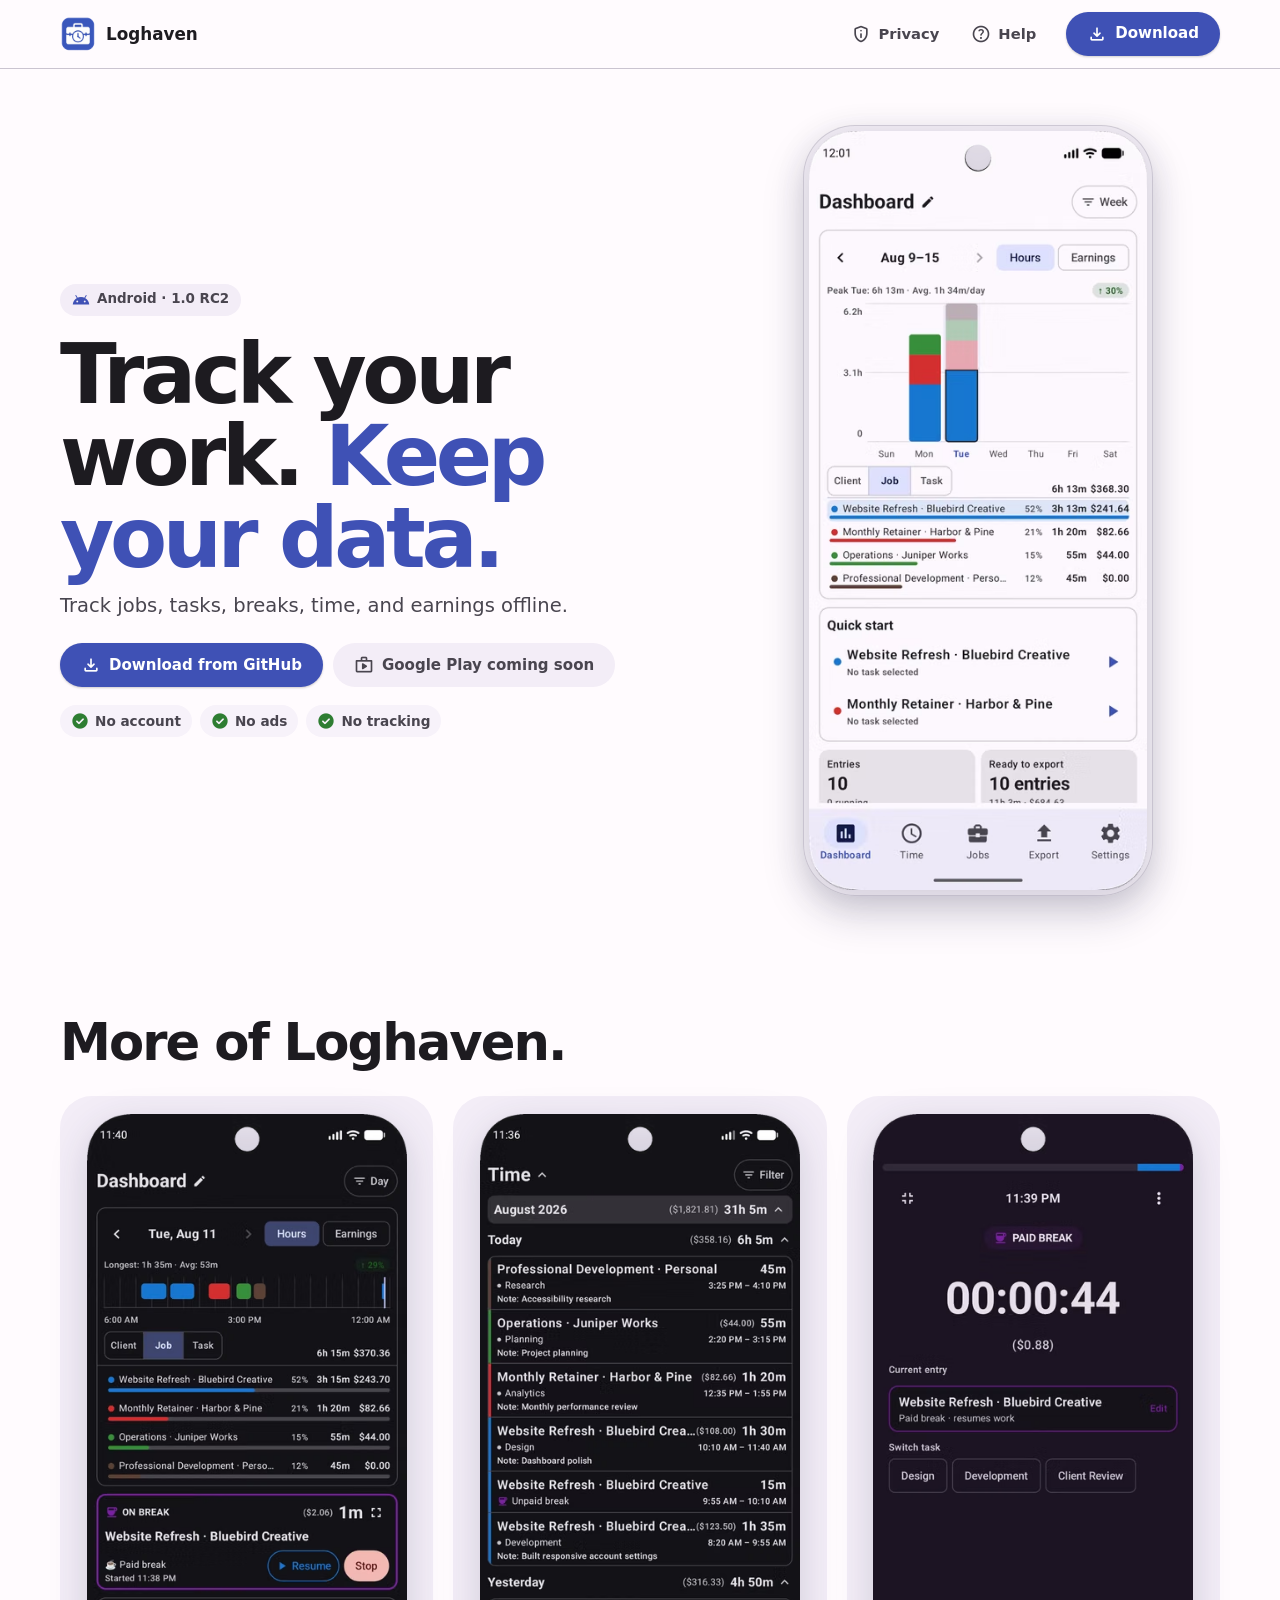
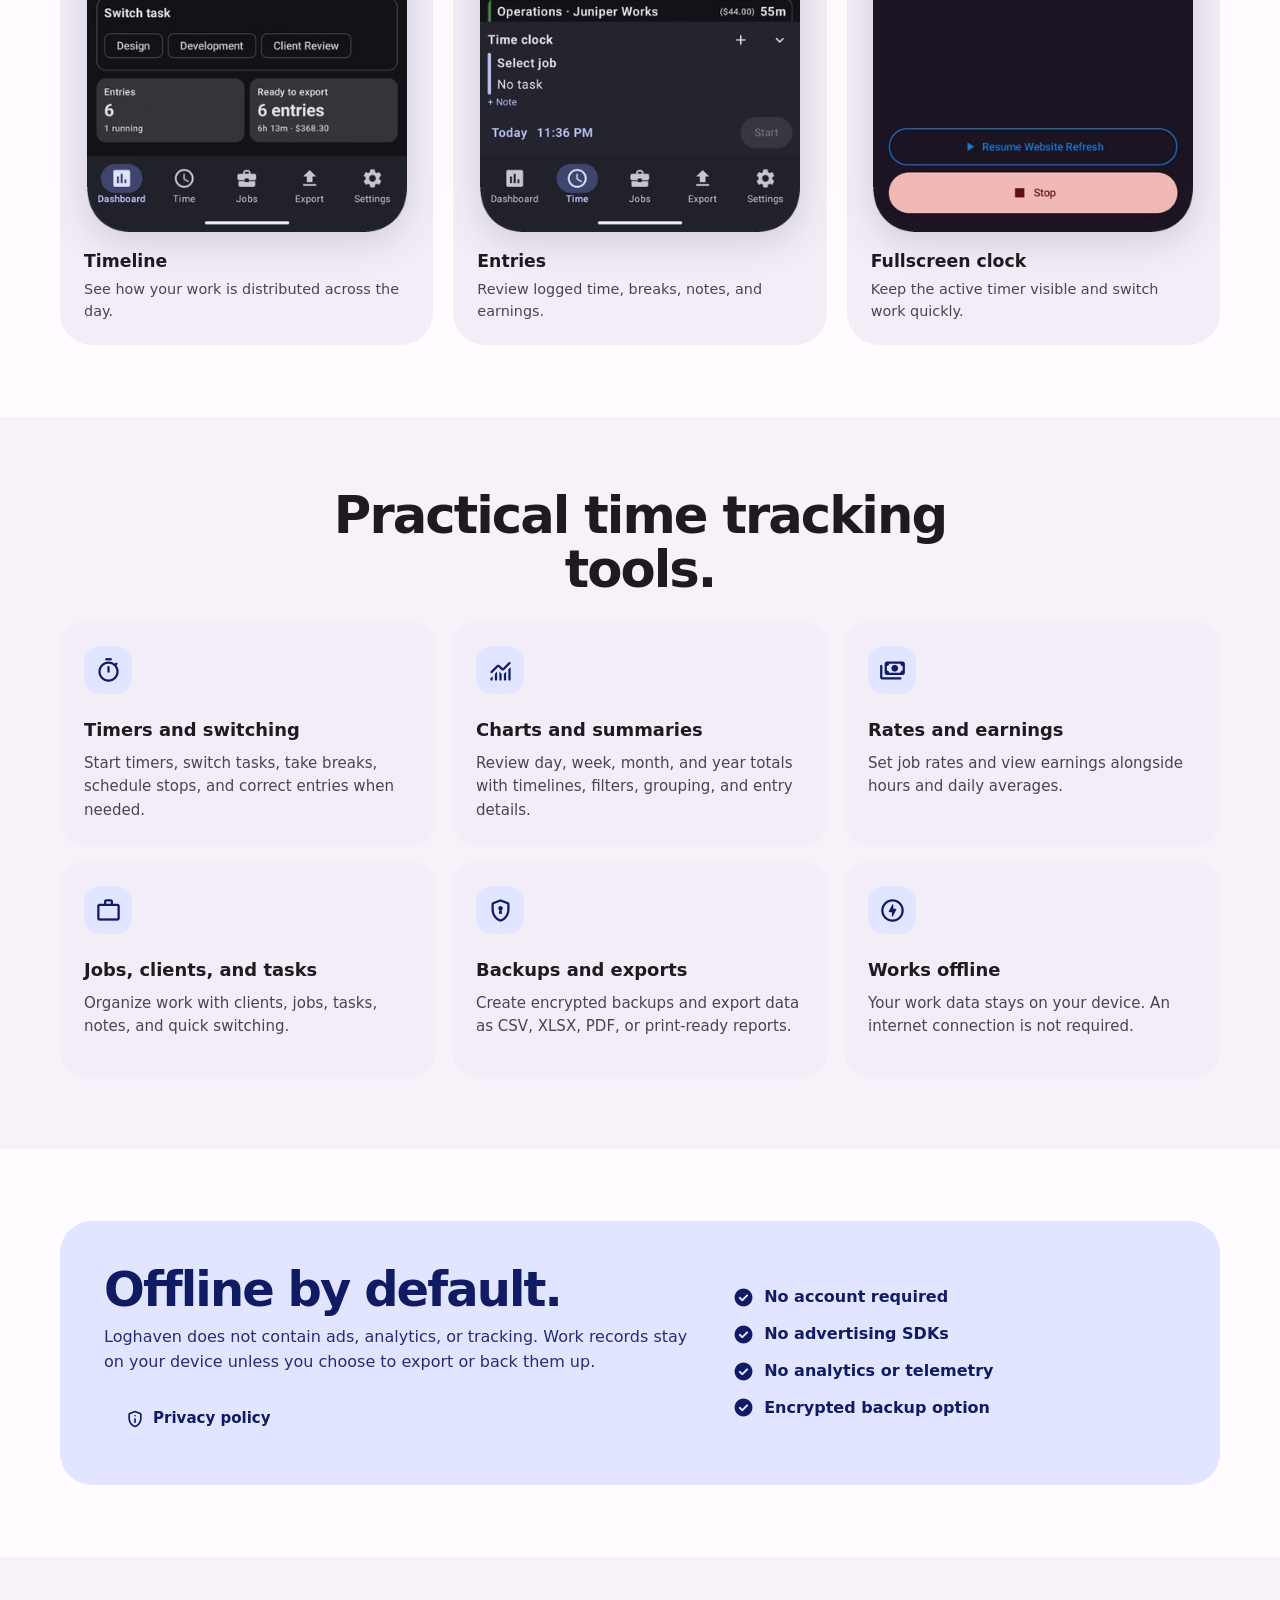
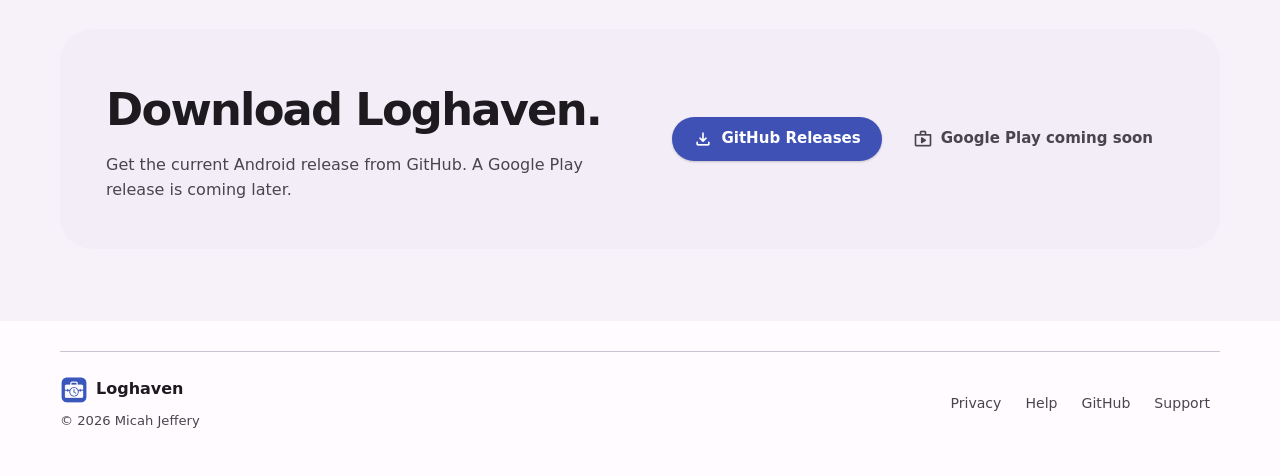
==== index.html @ 1cb2250c "Add files via upload" ====
<!doctype html>
<html lang="en">
<head>
  <meta charset="utf-8">
  <meta name="viewport" content="width=device-width, initial-scale=1">
  <meta name="theme-color" content="#3F51B5">
  <meta name="description" content="Loghaven is an offline-first Android app for tracking jobs, tasks, breaks, time, and earnings without accounts, ads, or tracking.">
  <meta property="og:title" content="Loghaven | Offline-first time tracking">
  <meta property="og:description" content="Track jobs, tasks, breaks, time, and earnings. No account, ads, or tracking.">
  <meta property="og:type" content="website">
  <meta property="og:url" content="https://loghaven.micahjeffery.com/">
  <meta property="og:image" content="https://loghaven.micahjeffery.com/assets/loghaven-icon.png">
  <link rel="preconnect" href="https://fonts.googleapis.com">
  <link rel="preconnect" href="https://fonts.gstatic.com" crossorigin>
  <link href="https://fonts.googleapis.com/css2?family=Material+Symbols+Rounded:opsz,wght,FILL,GRAD@24,400,0,0" rel="stylesheet">
  <link rel="icon" href="/assets/favicon.png">
  <link rel="apple-touch-icon" href="/assets/apple-touch-icon.png">
  <link rel="manifest" href="/site.webmanifest">
  <link rel="stylesheet" href="/styles.css">
  <script src="/site.js" defer></script>
  <title>Loghaven | Offline-first time tracking</title>
</head>
<body class="home-page">
<a class="skip-link" href="#main">Skip to content</a>
<header class="site-header">
  <div class="nav-shell">
    <nav class="nav-top" aria-label="Primary navigation">
      <a class="brand" href="/" aria-label="Loghaven home">
        <img src="/assets/icon-192.png" width="36" height="36" alt="">
        <span>Loghaven</span>
      </a>
      <div class="nav-tabs">
        <a class="nav-tab" href="/privacy/"><span class="material-symbols-rounded">privacy_tip</span>Privacy</a>
        <a class="nav-tab" href="/help/"><span class="material-symbols-rounded">help</span>Help</a>
      </div>
      <a class="button button-filled nav-cta" href="#download"><span class="material-symbols-rounded">download</span>Download</a>
    </nav>
  </div>
</header>

<main id="main">
  <section class="hero" id="top">
    <div class="hero-copy">
      <div class="label-chip"><span class="material-symbols-rounded">android</span>Android · 1.0 RC2</div>
      <h1>Track your work. <span>Keep your data.</span></h1>
      <p class="hero-lede">Track jobs, tasks, breaks, time, and earnings offline.</p>
      <div class="hero-actions">
        <a class="button button-filled" href="https://github.com/micahjeffery/loghaven-releases/releases" rel="noopener noreferrer"><span class="material-symbols-rounded">download</span>Download from GitHub</a>
        <span class="button button-disabled"><span class="material-symbols-rounded">shop</span>Google Play coming soon</span>
      </div>
      <div class="trust-row" aria-label="Privacy highlights">
        <span class="trust-chip"><span class="material-symbols-rounded icon-filled">check_circle</span>No account</span>
        <span class="trust-chip"><span class="material-symbols-rounded icon-filled">check_circle</span>No ads</span>
        <span class="trust-chip"><span class="material-symbols-rounded icon-filled">check_circle</span>No tracking</span>
      </div>
    </div>

    <div class="hero-media">
      <div class="phone-frame">
        <div class="phone-screen">
          <picture>
            <source type="image/avif" srcset="/assets/screenshots/optimized/dashboard-384.avif 384w, /assets/screenshots/optimized/dashboard-640.avif 640w, /assets/screenshots/optimized/dashboard-912.avif 912w" sizes="(max-width: 960px) min(78vw, 340px), 340px">
            <source type="image/webp" srcset="/assets/screenshots/optimized/dashboard-384.webp 384w, /assets/screenshots/optimized/dashboard-640.webp 640w, /assets/screenshots/optimized/dashboard-912.webp 912w" sizes="(max-width: 960px) min(78vw, 340px), 340px">
            <img src="/assets/screenshots/dashboard.png" width="912" height="2048" alt="Loghaven Dashboard screenshot" decoding="async" fetchpriority="high">
          </picture>
        </div>
      </div>
    </div>
  </section>

  <section class="section" id="overview" data-section-title="Overview">
    <div class="section-inner">
      <div class="section-heading">
        <h2>More of Loghaven.</h2>
      </div>
      <div class="screenshot-grid">
        <article class="screenshot-card">
          <div class="screenshot-window">
            <picture>
              <source type="image/avif" srcset="/assets/screenshots/optimized/timeline-384.avif 384w, /assets/screenshots/optimized/timeline-640.avif 640w, /assets/screenshots/optimized/timeline-912.avif 912w" sizes="(max-width: 720px) calc(100vw - 68px), 320px">
              <source type="image/webp" srcset="/assets/screenshots/optimized/timeline-384.webp 384w, /assets/screenshots/optimized/timeline-640.webp 640w, /assets/screenshots/optimized/timeline-912.webp 912w" sizes="(max-width: 720px) calc(100vw - 68px), 320px">
              <img src="/assets/screenshots/timeline.png" width="912" height="2048" alt="Loghaven dashboard timeline screenshot" loading="lazy" decoding="async">
            </picture>
          </div>
          <h3>Timeline</h3>
          <p>See how your work is distributed across the day.</p>
        </article>
        <article class="screenshot-card">
          <div class="screenshot-window">
            <picture>
              <source type="image/avif" srcset="/assets/screenshots/optimized/entries-384.avif 384w, /assets/screenshots/optimized/entries-640.avif 640w, /assets/screenshots/optimized/entries-912.avif 912w" sizes="(max-width: 720px) calc(100vw - 68px), 320px">
              <source type="image/webp" srcset="/assets/screenshots/optimized/entries-384.webp 384w, /assets/screenshots/optimized/entries-640.webp 640w, /assets/screenshots/optimized/entries-912.webp 912w" sizes="(max-width: 720px) calc(100vw - 68px), 320px">
              <img src="/assets/screenshots/entries.png" width="912" height="2048" alt="Loghaven Entries screenshot" loading="lazy" decoding="async">
            </picture>
          </div>
          <h3>Entries</h3>
          <p>Review logged time, breaks, notes, and earnings.</p>
        </article>
        <article class="screenshot-card">
          <div class="screenshot-window">
            <picture>
              <source type="image/avif" srcset="/assets/screenshots/optimized/fullscreen-384.avif 384w, /assets/screenshots/optimized/fullscreen-640.avif 640w, /assets/screenshots/optimized/fullscreen-912.avif 912w" sizes="(max-width: 720px) calc(100vw - 68px), 320px">
              <source type="image/webp" srcset="/assets/screenshots/optimized/fullscreen-384.webp 384w, /assets/screenshots/optimized/fullscreen-640.webp 640w, /assets/screenshots/optimized/fullscreen-912.webp 912w" sizes="(max-width: 720px) calc(100vw - 68px), 320px">
              <img src="/assets/screenshots/fullscreen.png" width="912" height="2048" alt="Loghaven fullscreen clock screenshot" loading="lazy" decoding="async">
            </picture>
          </div>
          <h3>Fullscreen clock</h3>
          <p>Keep the active timer visible and switch work quickly.</p>
        </article>
      </div>
    </div>
  </section>

  <section class="section alt" id="features" data-section-title="Features">
    <div class="section-inner">
      <div class="section-heading center">
        <h2>Practical time tracking tools.</h2>
      </div>
      <div class="feature-grid">
        <article class="feature-card">
          <div class="feature-icon"><span class="material-symbols-rounded">timer</span></div>
          <h3>Timers and switching</h3>
          <p>Start timers, switch tasks, take breaks, schedule stops, and correct entries when needed.</p>
        </article>
        <article class="feature-card">
          <div class="feature-icon"><span class="material-symbols-rounded">monitoring</span></div>
          <h3>Charts and summaries</h3>
          <p>Review day, week, month, and year totals with timelines, filters, grouping, and entry details.</p>
        </article>
        <article class="feature-card">
          <div class="feature-icon"><span class="material-symbols-rounded">payments</span></div>
          <h3>Rates and earnings</h3>
          <p>Set job rates and view earnings alongside hours and daily averages.</p>
        </article>
        <article class="feature-card">
          <div class="feature-icon"><span class="material-symbols-rounded">work</span></div>
          <h3>Jobs, clients, and tasks</h3>
          <p>Organize work with clients, jobs, tasks, notes, and quick switching.</p>
        </article>
        <article class="feature-card">
          <div class="feature-icon"><span class="material-symbols-rounded">encrypted</span></div>
          <h3>Backups and exports</h3>
          <p>Create encrypted backups and export data as CSV, XLSX, PDF, or print-ready reports.</p>
        </article>
        <article class="feature-card">
          <div class="feature-icon"><span class="material-symbols-rounded">offline_bolt</span></div>
          <h3>Works offline</h3>
          <p>Your work data stays on your device. An internet connection is not required.</p>
        </article>
      </div>
    </div>
  </section>

  <section class="section" id="privacy" data-section-title="Privacy">
    <div class="section-inner">
      <div class="privacy-panel">
        <div>
          <h2>Offline by default.</h2>
          <p>Loghaven does not contain ads, analytics, or tracking. Work records stay on your device unless you choose to export or back them up.</p>
          <div class="hero-actions"><a class="button button-tonal" href="/privacy/"><span class="material-symbols-rounded">privacy_tip</span>Privacy policy</a></div>
        </div>
        <ul class="privacy-list">
          <li><span class="material-symbols-rounded icon-filled">check_circle</span>No account required</li>
          <li><span class="material-symbols-rounded icon-filled">check_circle</span>No advertising SDKs</li>
          <li><span class="material-symbols-rounded icon-filled">check_circle</span>No analytics or telemetry</li>
          <li><span class="material-symbols-rounded icon-filled">check_circle</span>Encrypted backup option</li>
        </ul>
      </div>
    </div>
  </section>

  <section class="section alt" id="download" data-section-title="Download">
    <div class="section-inner">
      <div class="download-panel">
        <div>
          <h2>Download Loghaven.</h2>
          <p>Get the current Android release from GitHub. A Google Play release is coming later.</p>
        </div>
        <div class="download-actions">
          <a class="button button-filled" href="https://github.com/micahjeffery/loghaven-releases/releases" rel="noopener noreferrer"><span class="material-symbols-rounded">download</span>GitHub Releases</a>
          <span class="button button-disabled"><span class="material-symbols-rounded">shop</span>Google Play coming soon</span>
        </div>
      </div>
    </div>
  </section>
</main>

<aside class="section-toc" id="sectionToc" aria-label="Page sections">
  <button class="toc-toggle" id="tocToggle" type="button" aria-expanded="false" aria-controls="tocPanel">
    <span class="material-symbols-rounded">format_list_bulleted</span>
    <span class="toc-toggle-label">Sections</span>
  </button>
  <nav class="toc-panel" id="tocPanel" aria-label="On this page">
    <a href="#overview" data-section-link="overview"><span class="toc-dot"></span>Overview</a>
    <a href="#features" data-section-link="features"><span class="toc-dot"></span>Features</a>
    <a href="#privacy" data-section-link="privacy"><span class="toc-dot"></span>Privacy</a>
    <a href="#download" data-section-link="download"><span class="toc-dot"></span>Download</a>
  </nav>
</aside>

<footer class="site-footer">
  <div class="footer-inner">
    <div>
      <div class="footer-brand"><img src="/assets/icon-192.png" width="28" height="28" alt="">Loghaven</div>
      <div class="footer-copy">© 2026 Micah Jeffery</div>
    </div>
    <div class="footer-links">
      <a href="/privacy/">Privacy</a>
      <a href="/help/">Help</a>
      <a href="https://github.com/micahjeffery/loghaven-releases" rel="noopener noreferrer">GitHub</a>
      <a href="https://micahjeffery.com/support" rel="noopener noreferrer">Support</a>
    </div>
  </div>
</footer>
</body>
</html>
---- styles.css ----
:root {
  color-scheme: light dark;
  --primary: #3F51B5;
  --on-primary: #FFFFFF;
  --primary-container: #E1E5FF;
  --on-primary-container: #111B63;
  --surface: #FFFBFE;
  --surface-container-low: #F7F2FA;
  --surface-container: #F3EDF7;
  --surface-container-high: #ECE6F0;
  --surface-container-highest: #E6E0E9;
  --on-surface: #1D1B20;
  --on-surface-variant: #49454F;
  --outline: #79747E;
  --outline-variant: #CAC4D0;
  --success: #2E7D32;
  --max: 1160px;
  --radius-sm: 12px;
  --radius-md: 16px;
  --radius-lg: 24px;
  --radius-xl: 32px;
  --elevation-1: 0 1px 2px rgba(0,0,0,.12), 0 1px 3px rgba(0,0,0,.08);
  --elevation-2: 0 2px 6px rgba(0,0,0,.12), 0 1px 2px rgba(0,0,0,.08);
}

@media (prefers-color-scheme: dark) {
  :root {
    --primary: #BCC3FF;
    --on-primary: #18256B;
    --primary-container: #303E8C;
    --on-primary-container: #DEE1FF;
    --surface: #141318;
    --surface-container-low: #1D1B20;
    --surface-container: #211F26;
    --surface-container-high: #2B2930;
    --surface-container-highest: #36343B;
    --on-surface: #E6E1E5;
    --on-surface-variant: #CAC4D0;
    --outline: #938F99;
    --outline-variant: #49454F;
    --success: #81C784;
    --elevation-1: 0 1px 2px rgba(0,0,0,.35);
    --elevation-2: 0 3px 10px rgba(0,0,0,.32);
  }
}

* { box-sizing: border-box; }
html { scroll-behavior: smooth; }
body {
  margin: 0;
  background: var(--surface);
  color: var(--on-surface);
  font-family: Roboto, system-ui, -apple-system, BlinkMacSystemFont, "Segoe UI", sans-serif;
  line-height: 1.55;
  -webkit-font-smoothing: antialiased;
}
a { color: inherit; }
img { display: block; max-width: 100%; }
button, a { -webkit-tap-highlight-color: transparent; }
.material-symbols-rounded {
  font-family: 'Material Symbols Rounded';
  font-weight: normal;
  font-style: normal;
  font-size: 24px;
  line-height: 1;
  letter-spacing: normal;
  text-transform: none;
  display: inline-block;
  white-space: nowrap;
  word-wrap: normal;
  direction: ltr;
  -webkit-font-feature-settings: 'liga';
  -webkit-font-smoothing: antialiased;
  font-feature-settings: 'liga';
  font-variation-settings: 'FILL' 0, 'wght' 400, 'GRAD' 0, 'opsz' 24;
}
.icon-filled { font-variation-settings: 'FILL' 1, 'wght' 500, 'GRAD' 0, 'opsz' 24; }
.skip-link { position: fixed; left: 12px; top: -80px; z-index: 100; padding: 10px 14px; border-radius: 12px; background: var(--primary); color: var(--on-primary); text-decoration: none; }
.skip-link:focus { top: 12px; }

.site-header {
  position: sticky;
  top: 0;
  z-index: 50;
  background: color-mix(in srgb, var(--surface) 92%, transparent);
  backdrop-filter: blur(18px);
  border-bottom: 1px solid var(--outline-variant);
}
.nav-shell { width: min(var(--max), calc(100% - 28px)); margin: 0 auto; }
.nav-top { min-height: 68px; display: flex; align-items: center; gap: 18px; }
.brand { display: inline-flex; align-items: center; gap: 10px; text-decoration: none; font-size: 1.05rem; font-weight: 700; white-space: nowrap; }
.brand img { width: 36px; height: 36px; border-radius: 10px; }
.nav-tabs { margin-left: auto; display: flex; align-items: center; gap: 4px; }
.nav-tab {
  min-height: 44px;
  padding: 0 14px;
  border-radius: 22px;
  display: inline-flex;
  align-items: center;
  gap: 7px;
  text-decoration: none;
  color: var(--on-surface-variant);
  font-size: .92rem;
  font-weight: 600;
  white-space: nowrap;
}
.nav-tab .material-symbols-rounded { font-size: 20px; }
.nav-tab:hover { background: var(--surface-container); color: var(--on-surface); }
.nav-tab[aria-current="page"], .nav-tab.active {
  background: var(--primary-container);
  color: var(--on-primary-container);
}
.nav-tab[aria-current="page"] .material-symbols-rounded, .nav-tab.active .material-symbols-rounded { font-variation-settings: 'FILL' 1, 'wght' 500, 'GRAD' 0, 'opsz' 24; }

.button {
  min-height: 44px;
  padding: 0 20px;
  border-radius: 22px;
  display: inline-flex;
  align-items: center;
  justify-content: center;
  gap: 8px;
  font-size: .94rem;
  font-weight: 700;
  text-decoration: none;
  border: 1px solid transparent;
  white-space: nowrap;
}
.button .material-symbols-rounded { font-size: 20px; }
.button-filled { background: var(--primary); color: var(--on-primary); box-shadow: var(--elevation-1); }
.button-filled:hover { filter: brightness(1.04); box-shadow: var(--elevation-2); }
.button-tonal { background: var(--primary-container); color: var(--on-primary-container); }
.button-outlined { border-color: var(--outline); color: var(--primary); background: transparent; }
.button-disabled { background: var(--surface-container); color: var(--on-surface-variant); cursor: default; }

.hero {
  width: min(var(--max), calc(100% - 32px));
  margin: 0 auto;
  padding: 56px 0 48px;
  display: grid;
  grid-template-columns: minmax(0, .95fr) minmax(330px, .75fr);
  gap: clamp(32px, 5vw, 64px);
  align-items: center;
}
.hero-copy { min-width: 0; }
.label-chip {
  width: fit-content;
  min-height: 32px;
  padding: 0 12px;
  display: inline-flex;
  align-items: center;
  gap: 7px;
  border-radius: 16px;
  background: var(--surface-container);
  color: var(--on-surface-variant);
  font-size: .84rem;
  font-weight: 600;
}
.label-chip .material-symbols-rounded { font-size: 18px; color: var(--primary); }
.hero h1 {
  margin: 18px 0 12px;
  max-width: 720px;
  font-size: clamp(3rem, 6.5vw, 5.2rem);
  line-height: .98;
  letter-spacing: -.052em;
  font-weight: 760;
}
.hero h1 span { color: var(--primary); }
.hero-lede { margin: 0; max-width: 650px; color: var(--on-surface-variant); font-size: clamp(1.05rem, 2vw, 1.22rem); }
.hero-actions { margin-top: 22px; display: flex; flex-wrap: wrap; gap: 10px; }
.trust-row { margin-top: 18px; display: flex; flex-wrap: wrap; gap: 8px; }
.trust-chip { min-height: 32px; padding: 0 11px; border-radius: 16px; display: inline-flex; align-items: center; gap: 6px; background: var(--surface-container-low); color: var(--on-surface-variant); font-size: .85rem; font-weight: 600; }
.trust-chip .material-symbols-rounded { font-size: 18px; color: var(--success); }

.hero-media { display: flex; justify-content: center; min-width: 0; }
.phone-frame {
  width: min(350px, 100%);
  padding: 5px;
  border: 1px solid color-mix(in srgb, var(--outline-variant) 78%, transparent);
  border-radius: 52px;
  background: color-mix(in srgb, var(--surface-container-high) 72%, transparent);
  box-shadow: 0 18px 42px rgba(25, 28, 65, .18);
}
.phone-screen { position: relative; width: 100%; aspect-ratio: 912 / 2048; }
.phone-screen picture, .phone-screen img { display: block; width: 100%; height: auto; }
.phone-screen img { filter: drop-shadow(0 8px 16px rgba(25, 28, 65, .14)); }

.section { padding: 72px 0; }
.section.alt { background: var(--surface-container-low); }
.section-inner { width: min(var(--max), calc(100% - 32px)); margin: 0 auto; }
.section-heading { max-width: 760px; margin-bottom: 26px; }
.section-heading.center { text-align: center; margin-left: auto; margin-right: auto; }
.section-heading h2 { margin: 0; font-size: clamp(2rem, 4.3vw, 3.2rem); line-height: 1.05; letter-spacing: -.038em; }
.section-heading p { margin: 10px 0 0; color: var(--on-surface-variant); font-size: 1.04rem; }

.feature-grid { display: grid; grid-template-columns: repeat(3, minmax(0, 1fr)); gap: 16px; }
.feature-card { padding: 24px; border-radius: var(--radius-lg); background: var(--surface-container); min-height: 215px; }
.feature-icon { width: 48px; height: 48px; border-radius: 16px; display: grid; place-items: center; background: var(--primary-container); color: var(--on-primary-container); margin-bottom: 22px; }
.feature-icon .material-symbols-rounded { font-size: 27px; }
.feature-card h3 { margin: 0 0 8px; font-size: 1.12rem; }
.feature-card p { margin: 0; color: var(--on-surface-variant); font-size: .94rem; }

.screenshot-grid { display: grid; grid-template-columns: repeat(3, minmax(0, 1fr)); gap: 20px; align-items: start; }
.screenshot-card { padding: 18px; background: var(--surface-container); border-radius: var(--radius-xl); }
.screenshot-card h3 { margin: 16px 6px 3px; font-size: 1.08rem; }
.screenshot-card p { margin: 0 6px 4px; color: var(--on-surface-variant); font-size: .9rem; }
.screenshot-window { width: min(320px, 100%); margin: 0 auto; aspect-ratio: 912 / 2048; }
.screenshot-window picture, .screenshot-window img { display: block; width: 100%; height: auto; }
.screenshot-window img { filter: drop-shadow(0 10px 18px rgba(25, 28, 65, .16)); }

.privacy-panel { padding: clamp(26px, 5vw, 44px); border-radius: var(--radius-xl); background: var(--primary-container); color: var(--on-primary-container); display: grid; grid-template-columns: 1.15fr .85fr; gap: 30px; align-items: center; }
.privacy-panel h2 { margin: 0 0 10px; font-size: clamp(2rem, 4vw, 3rem); letter-spacing: -.04em; line-height: 1.04; }
.privacy-panel p { margin: 0; opacity: .9; }
.privacy-list { list-style: none; margin: 0; padding: 0; display: grid; gap: 12px; }
.privacy-list li { display: flex; gap: 10px; align-items: center; font-weight: 650; }
.privacy-list .material-symbols-rounded { font-size: 21px; }

.download-panel { padding: clamp(26px, 5vw, 46px); border-radius: var(--radius-xl); background: var(--surface-container); display: grid; grid-template-columns: 1fr auto; gap: 28px; align-items: center; }
.download-panel h2 { margin: 0 0 9px; font-size: clamp(2rem, 4vw, 2.8rem); letter-spacing: -.04em; }
.download-panel p { margin: 0; color: var(--on-surface-variant); }
.download-actions { display: flex; flex-wrap: wrap; gap: 10px; justify-content: flex-end; }
.small-note { margin-top: 10px; color: var(--on-surface-variant); font-size: .84rem; }

.site-footer { padding: 30px 0 44px; }
.footer-inner { width: min(var(--max), calc(100% - 32px)); margin: 0 auto; padding-top: 24px; border-top: 1px solid var(--outline-variant); display: flex; align-items: center; gap: 18px; }
.footer-brand { display: inline-flex; align-items: center; gap: 8px; font-weight: 700; }
.footer-brand img { width: 28px; height: 28px; border-radius: 8px; }
.footer-copy { color: var(--on-surface-variant); font-size: .82rem; }
.footer-links { margin-left: auto; display: flex; flex-wrap: wrap; gap: 4px; }
.footer-links a { min-height: 36px; padding: 0 10px; border-radius: 18px; display: inline-flex; align-items: center; text-decoration: none; color: var(--on-surface-variant); font-size: .88rem; }
.footer-links a:hover { background: var(--surface-container); color: var(--on-surface); }

.legal-wrap { width: min(900px, calc(100% - 32px)); margin: 0 auto; padding: 56px 0 76px; }
.legal-header { margin-bottom: 26px; }
.legal-header h1 { margin: 12px 0 8px; font-size: clamp(2.4rem, 6vw, 4rem); line-height: 1; letter-spacing: -.045em; }
.legal-header p { margin: 0; color: var(--on-surface-variant); }
.prose { padding: clamp(24px, 5vw, 42px); border-radius: var(--radius-xl); background: var(--surface-container-low); }
.prose h2 { margin: 30px 0 9px; font-size: 1.3rem; }
.prose h2:first-child { margin-top: 0; }
.prose p, .prose li { color: var(--on-surface-variant); }
.prose a { color: var(--primary); font-weight: 650; }
.prose strong { color: var(--on-surface); }
.prose ul { padding-left: 22px; }
.support-grid { display: grid; grid-template-columns: repeat(2, minmax(0, 1fr)); gap: 14px; margin: 18px 0 8px; }
.support-card { padding: 20px; border-radius: var(--radius-lg); background: var(--surface-container); }
.support-card .material-symbols-rounded { color: var(--primary); font-size: 28px; }
.support-card h3 { margin: 12px 0 5px; }
.support-card p { margin: 0 0 14px; font-size: .92rem; }
.support-card a { display: inline-flex; align-items: center; gap: 5px; color: var(--primary); font-weight: 700; text-decoration: none; }
.support-card a .material-symbols-rounded { font-size: 18px; }

@media (max-width: 960px) {
  .nav-top { flex-wrap: wrap; padding: 9px 0; gap: 8px 14px; }
  .nav-tabs { order: 3; width: 100%; margin-left: 0; overflow-x: auto; padding-bottom: 2px; scrollbar-width: none; }
  .nav-tabs::-webkit-scrollbar { display: none; }
  .nav-cta { margin-left: auto; }
  .hero { grid-template-columns: 1fr; padding-top: 44px; }
  .hero-copy { text-align: center; }
  .hero-copy .label-chip { margin-inline: auto; }
  .hero-lede { margin-inline: auto; }
  .hero-actions, .trust-row { justify-content: center; }
  .feature-grid, .screenshot-grid { grid-template-columns: repeat(2, minmax(0, 1fr)); }
  .privacy-panel { grid-template-columns: 1fr; }
  .download-panel { grid-template-columns: 1fr; }
  .download-actions { justify-content: flex-start; }
}

@media (max-width: 640px) {
  .nav-shell { width: min(100% - 18px, var(--max)); }
  .nav-top { min-height: 0; }
  .brand img { width: 32px; height: 32px; }
  .brand { font-size: .98rem; }
  .nav-cta { min-height: 40px; padding-inline: 14px; font-size: .86rem; }
  .nav-tab { min-height: 40px; padding: 0 12px; font-size: .86rem; }
  .nav-tab .material-symbols-rounded { font-size: 18px; }
  .hero { width: min(100% - 24px, var(--max)); padding-top: 28px; padding-bottom: 42px; gap: 22px; }
  .hero h1 { margin-top: 14px; margin-bottom: 10px; font-size: clamp(2.45rem, 12.5vw, 3.6rem); line-height: 1; }
  .section { padding: 56px 0; }
  .section-inner { width: min(100% - 24px, var(--max)); }
  .feature-grid, .screenshot-grid, .support-grid { grid-template-columns: 1fr; }
  .feature-card { min-height: 0; }
  .hero-lede { font-size: 1rem; line-height: 1.45; }
  .hero-actions { margin-top: 18px; gap: 8px; }
  .trust-row { margin-top: 14px; gap: 6px; }
  .phone-frame { width: min(330px, 92vw); padding: 4px; border-radius: 49px; }
  .footer-inner { flex-direction: column; align-items: flex-start; }
  .footer-links { margin-left: 0; }
  .legal-wrap { width: min(100% - 24px, 900px); padding-top: 40px; }
}

@media (prefers-reduced-motion: reduce) {
  html { scroll-behavior: auto; }
}

/* v3 navigation and section contents */
section[id] { scroll-margin-top: 88px; }

.nav-top { gap: 12px; }
.nav-tabs { margin-left: auto; }
.nav-cta { margin-left: 4px; }

.section-toc {
  position: fixed;
  right: 18px;
  top: 50%;
  z-index: 40;
  display: flex;
  align-items: center;
  gap: 8px;
  opacity: 0;
  visibility: hidden;
  transform: translate(18px, -50%);
  transition: opacity 160ms ease, transform 180ms ease, visibility 160ms ease;
  pointer-events: none;
}
.section-toc.toc-visible {
  opacity: 1;
  visibility: visible;
  transform: translate(0, -50%);
  pointer-events: auto;
}
.toc-toggle {
  display: none;
  min-height: 44px;
  border: 0;
  border-radius: 22px;
  padding: 0 14px;
  align-items: center;
  gap: 7px;
  background: var(--surface-container-high);
  color: var(--on-surface);
  box-shadow: var(--elevation-1);
  font: inherit;
  font-weight: 650;
  cursor: pointer;
}
.toc-toggle .material-symbols-rounded { font-size: 20px; }
.toc-panel {
  display: grid;
  gap: 2px;
  min-width: 142px;
  padding: 6px;
  border: 1px solid var(--outline-variant);
  border-radius: 22px;
  background: color-mix(in srgb, var(--surface-container) 96%, transparent);
  box-shadow: var(--elevation-2);
  backdrop-filter: blur(16px);
}
.toc-panel a {
  min-height: 38px;
  padding: 0 11px;
  border-radius: 18px;
  display: flex;
  align-items: center;
  gap: 9px;
  color: var(--on-surface-variant);
  text-decoration: none;
  font-size: .84rem;
  font-weight: 650;
  white-space: nowrap;
}
.toc-panel a:hover { background: var(--surface-container-high); color: var(--on-surface); }
.toc-panel a.active { background: var(--primary-container); color: var(--on-primary-container); }
.toc-dot {
  width: 7px;
  height: 7px;
  border-radius: 50%;
  background: var(--outline);
  flex: 0 0 auto;
}
.toc-panel a.active .toc-dot { background: var(--primary); }

@media (max-width: 1280px) {
  .section-toc {
    top: auto;
    right: 16px;
    bottom: 18px;
    flex-direction: column-reverse;
    align-items: flex-end;
    transform: translateY(14px);
  }
  .section-toc.toc-visible { transform: translateY(0); }
  .toc-toggle { display: inline-flex; }
  .toc-panel {
    display: none;
    min-width: 164px;
  }
  .section-toc.toc-open .toc-panel { display: grid; }
}

@media (min-width: 961px) {
  .nav-top { flex-wrap: nowrap; }
}

@media (max-width: 960px) {
  .nav-top { flex-wrap: nowrap; min-height: 64px; padding: 8px 0; }
  .nav-tabs { order: initial; width: auto; margin-left: auto; overflow: visible; padding-bottom: 0; }
  .nav-cta { margin-left: 0; }
}

@media (max-width: 640px) {
  .nav-shell { width: min(100% - 16px, var(--max)); }
  .nav-top { gap: 5px; }
  .brand { margin-right: auto; }
  .brand span { display: none; }
  .nav-tab { padding: 0 10px; gap: 5px; }
  .nav-tab .material-symbols-rounded { display: none; }
  .nav-cta { min-width: 0; padding-inline: 12px; }
  .nav-cta .material-symbols-rounded { display: none; }
  .section-toc { right: 12px; bottom: 12px; }
  .toc-toggle { width: 48px; height: 48px; min-height: 48px; padding: 0; justify-content: center; border-radius: 24px; }
  .toc-toggle-label { position: absolute; width: 1px; height: 1px; padding: 0; margin: -1px; overflow: hidden; clip: rect(0,0,0,0); white-space: nowrap; border: 0; }
  .toc-panel { min-width: 156px; }
}
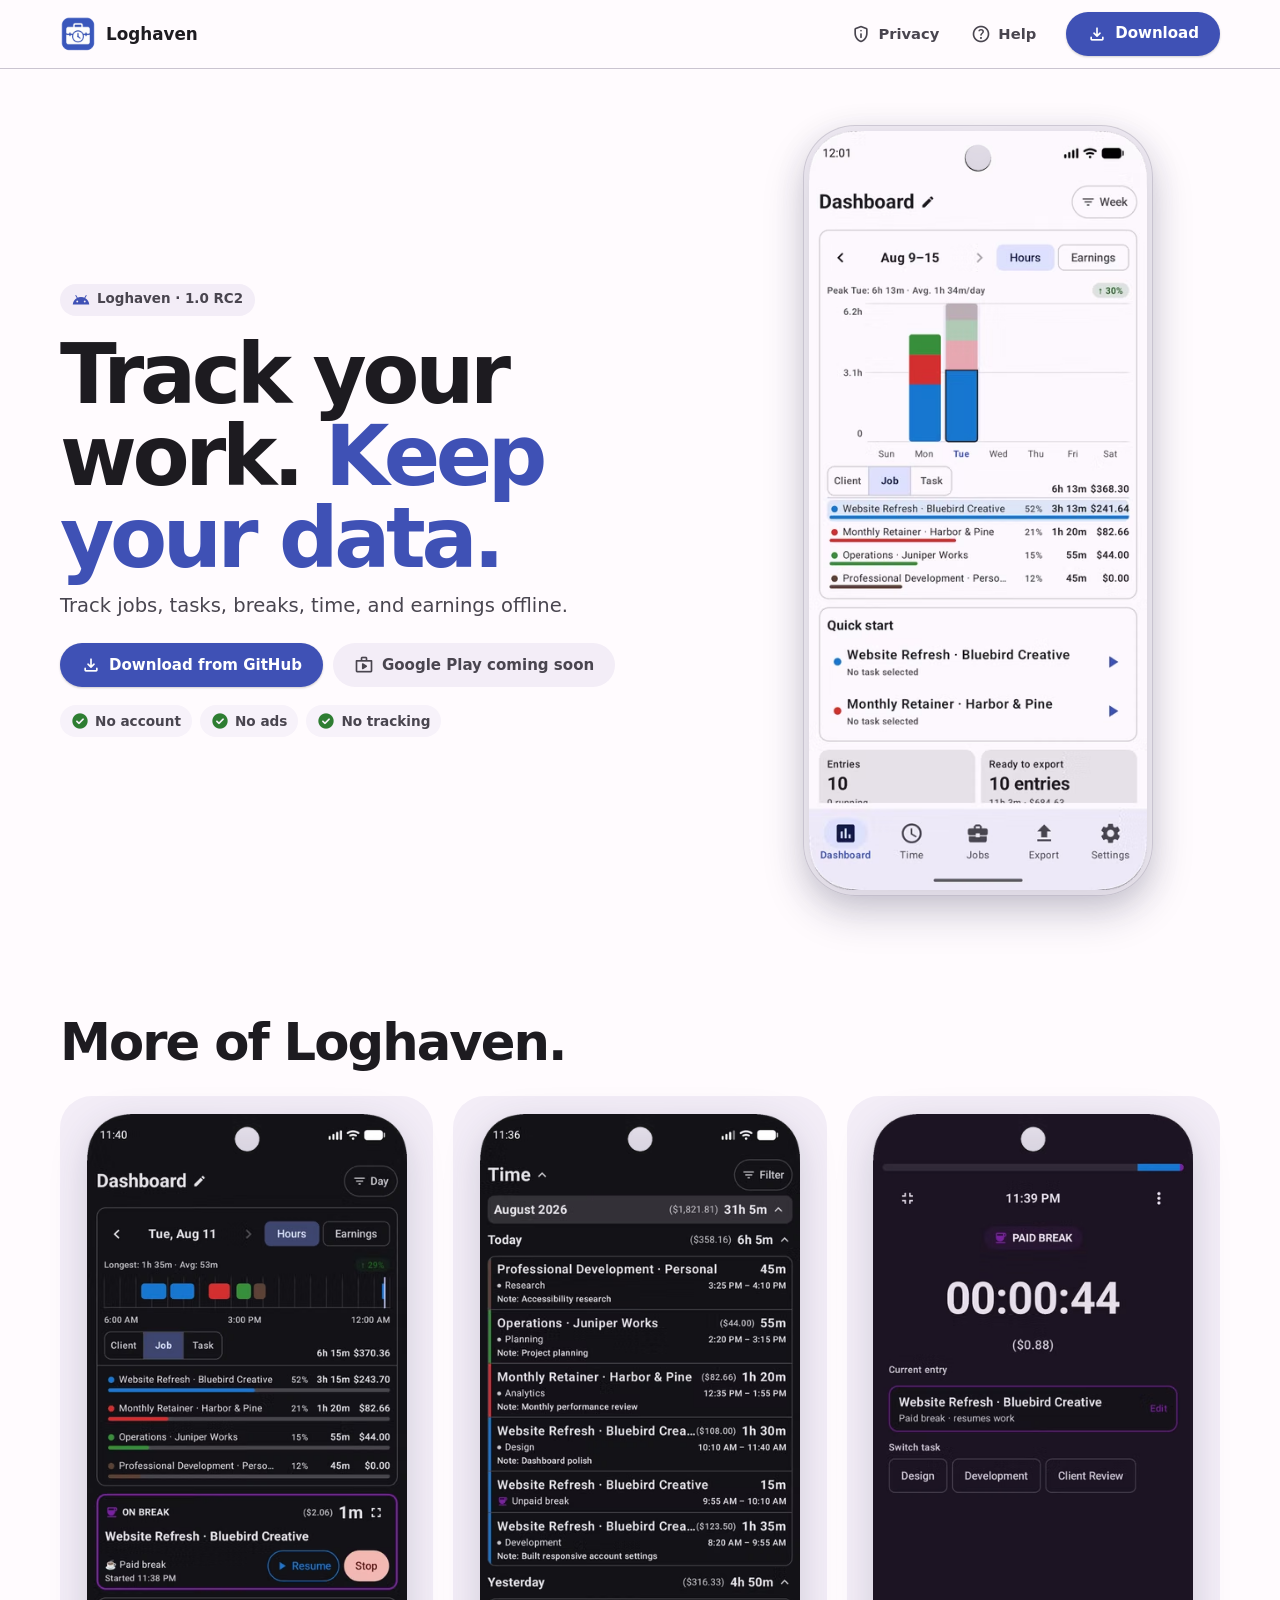
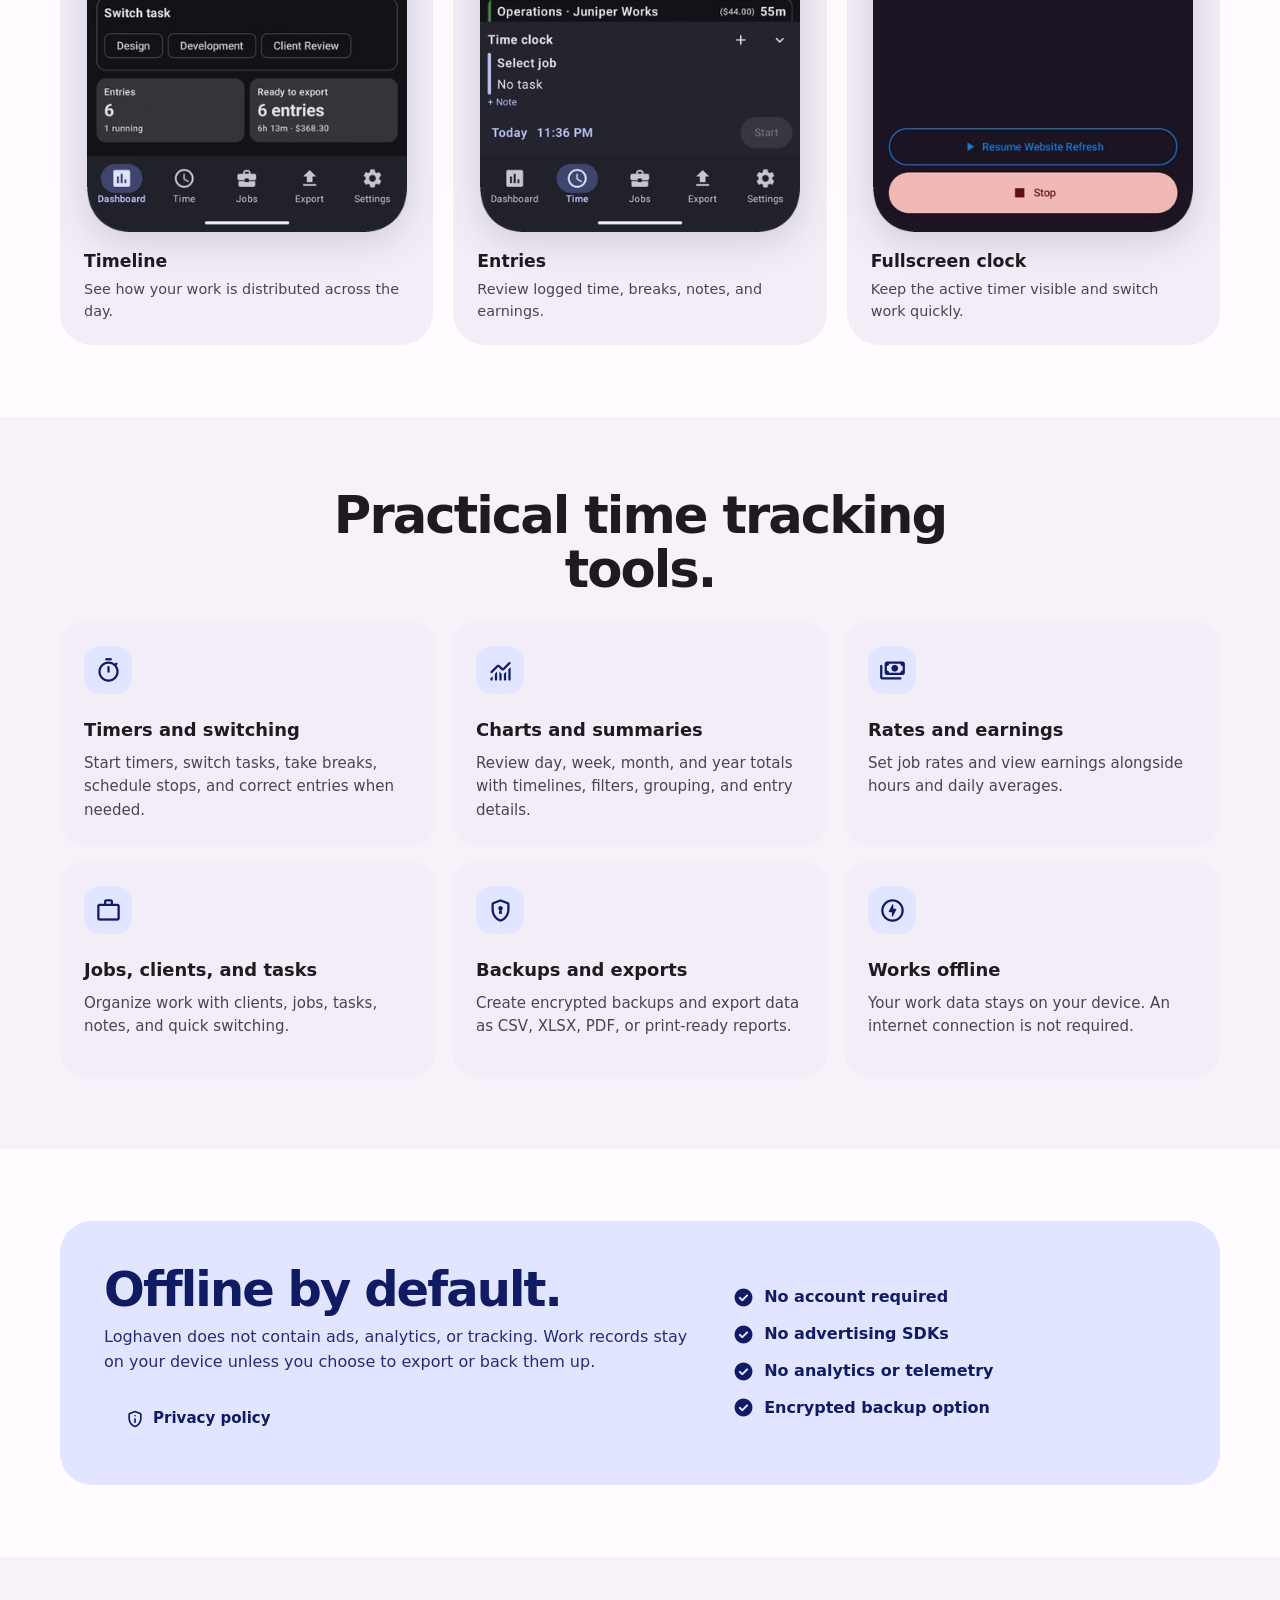
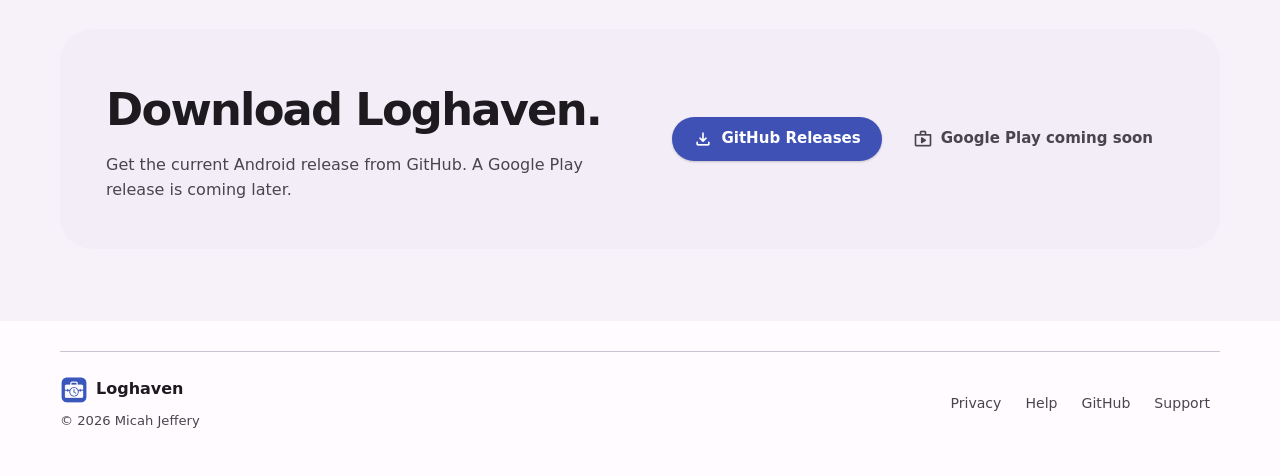
==== commit bb017b7b: "Update index.html" ====
--- a/index.html
+++ b/index.html
@@ -41,7 +41,7 @@
 <main id="main">
   <section class="hero" id="top">
     <div class="hero-copy">
-      <div class="label-chip"><span class="material-symbols-rounded">android</span>Android · 1.0 RC2</div>
+      <div class="label-chip"><span class="material-symbols-rounded">android</span>Loghaven · 1.0 RC2</div>
       <h1>Track your work. <span>Keep your data.</span></h1>
       <p class="hero-lede">Track jobs, tasks, breaks, time, and earnings offline.</p>
       <div class="hero-actions">
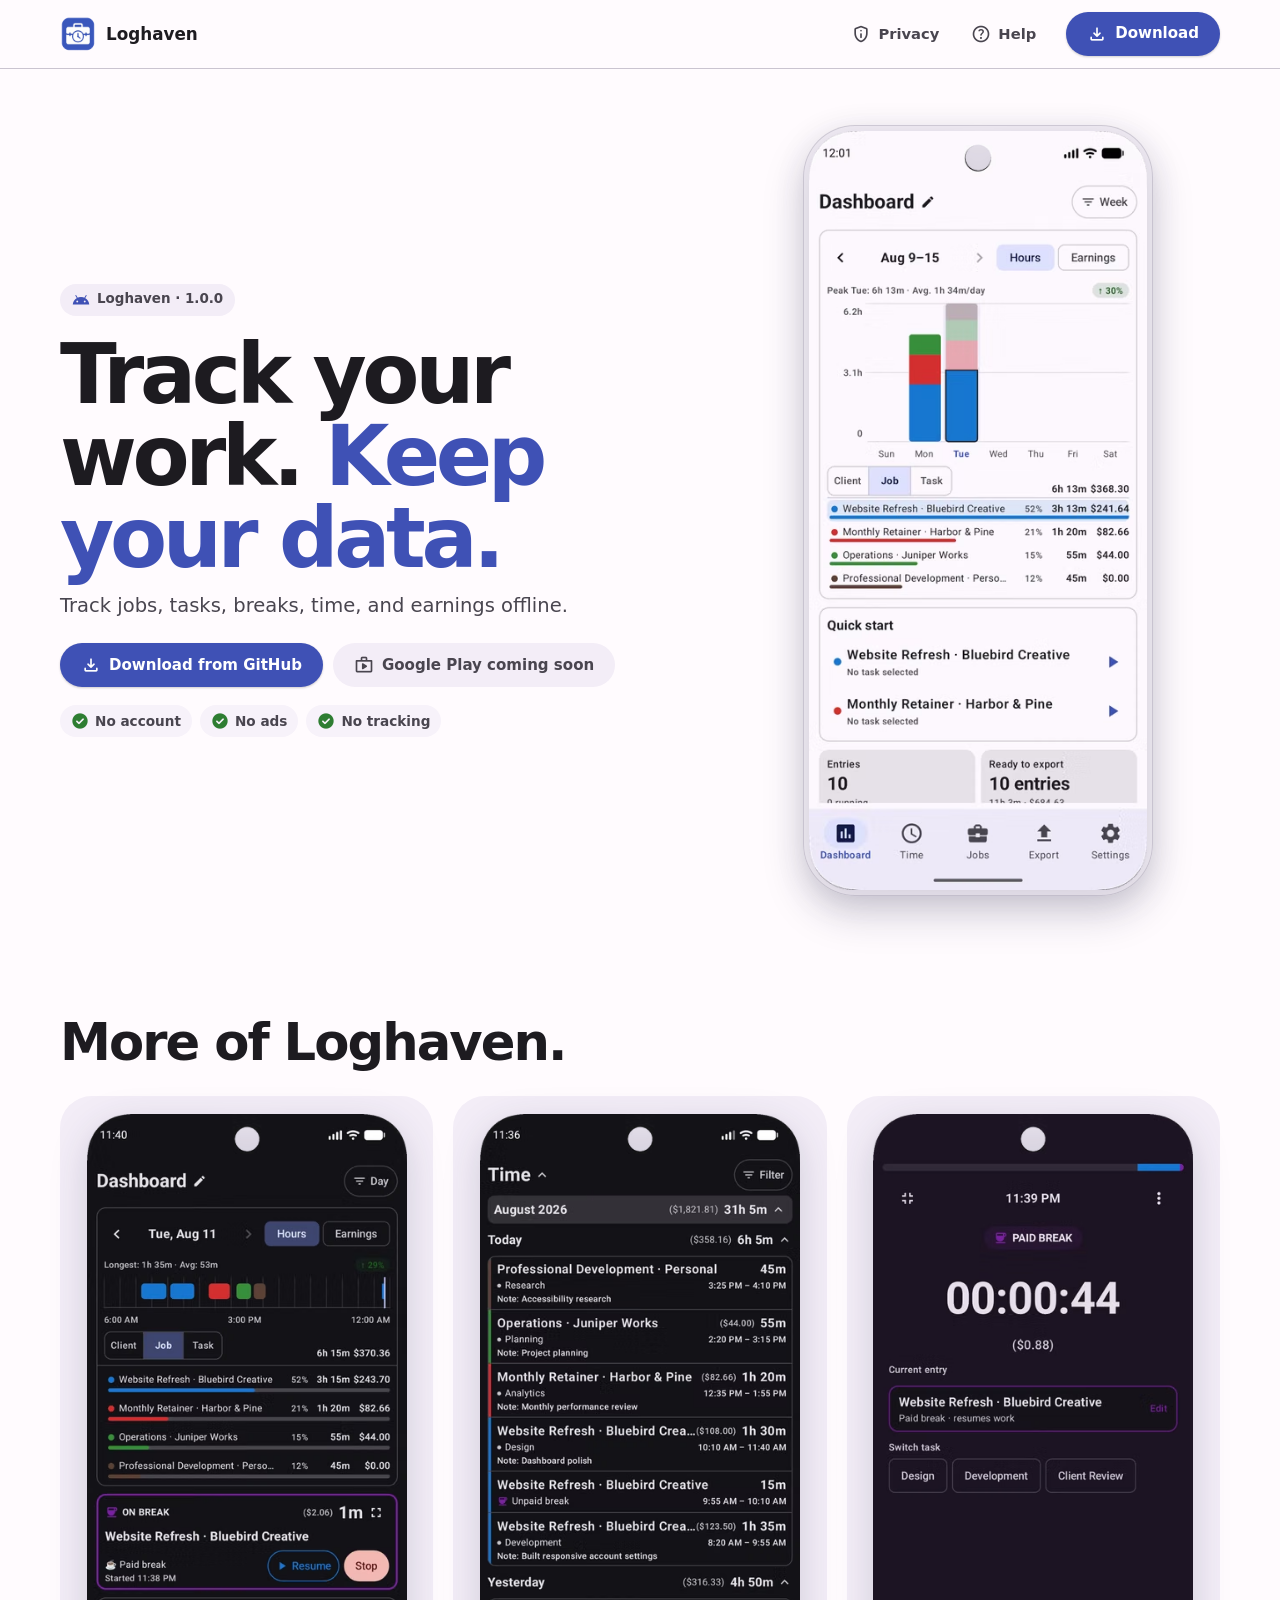
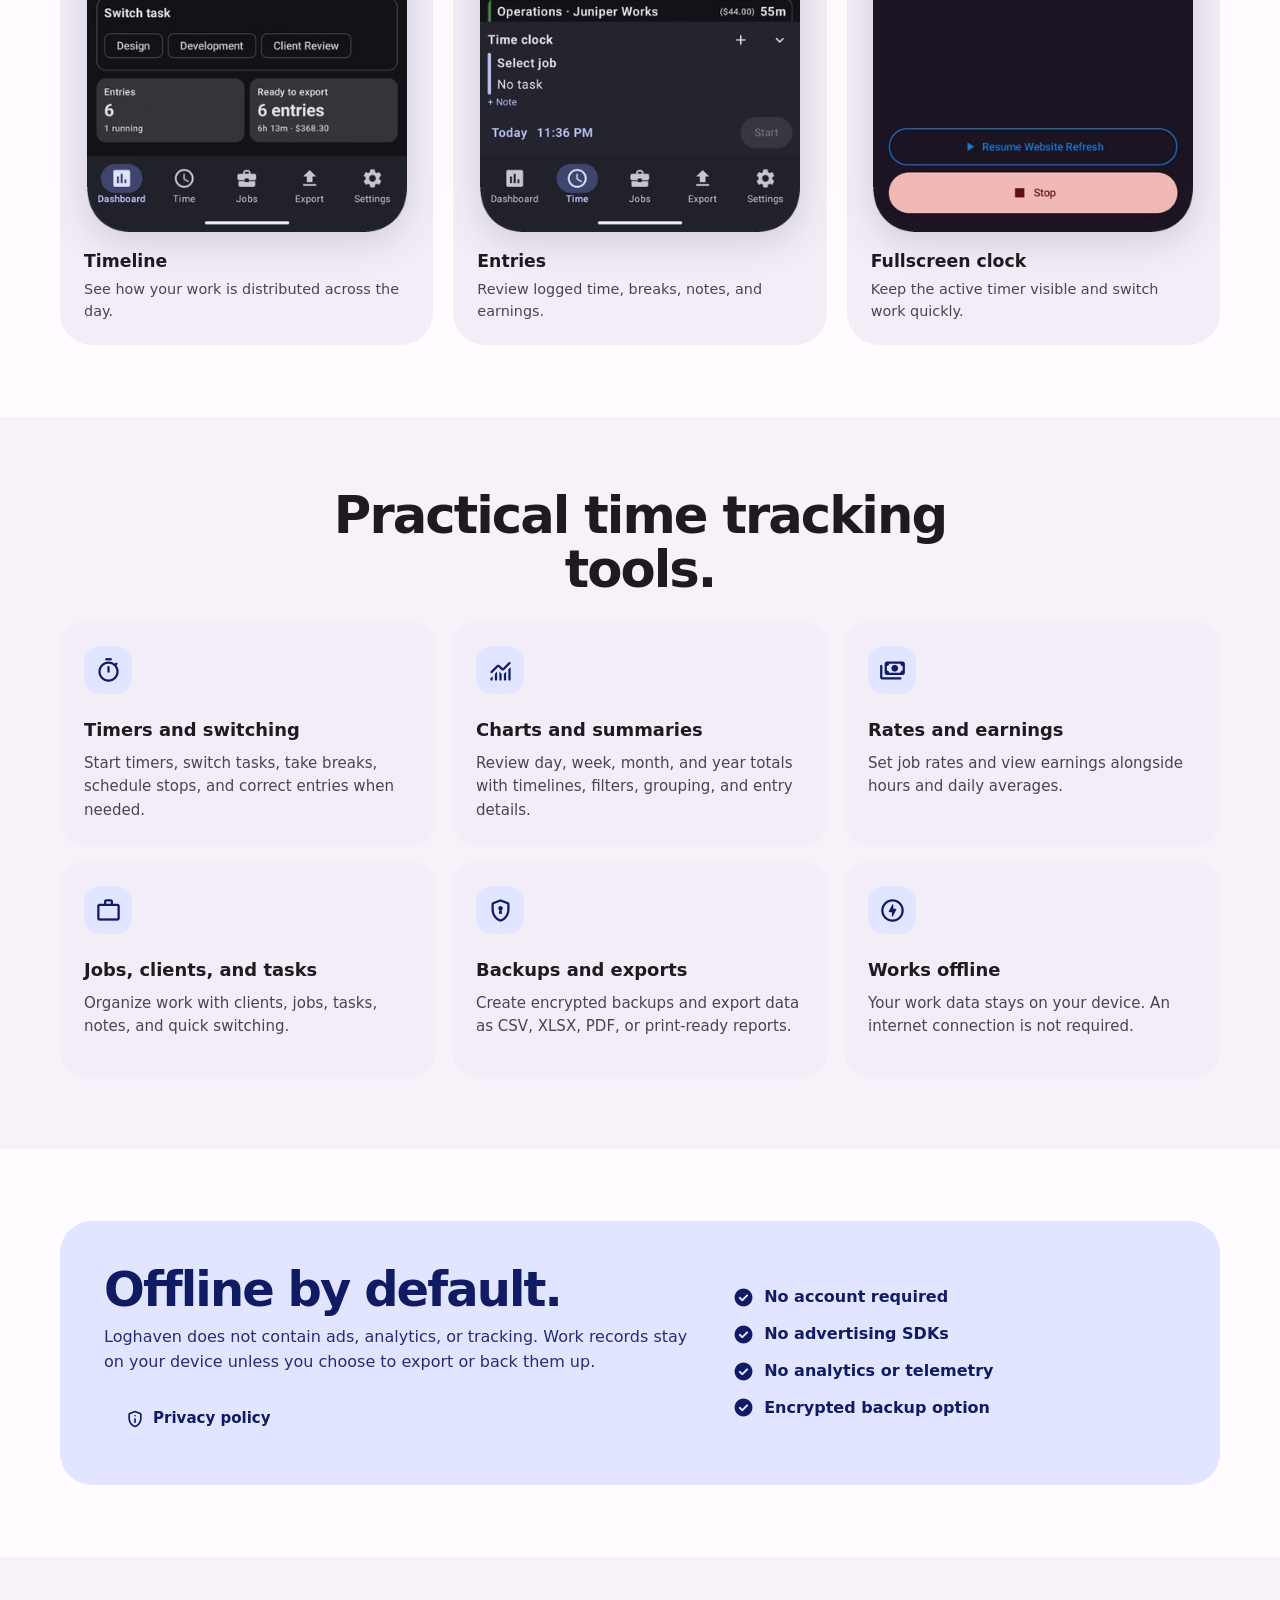
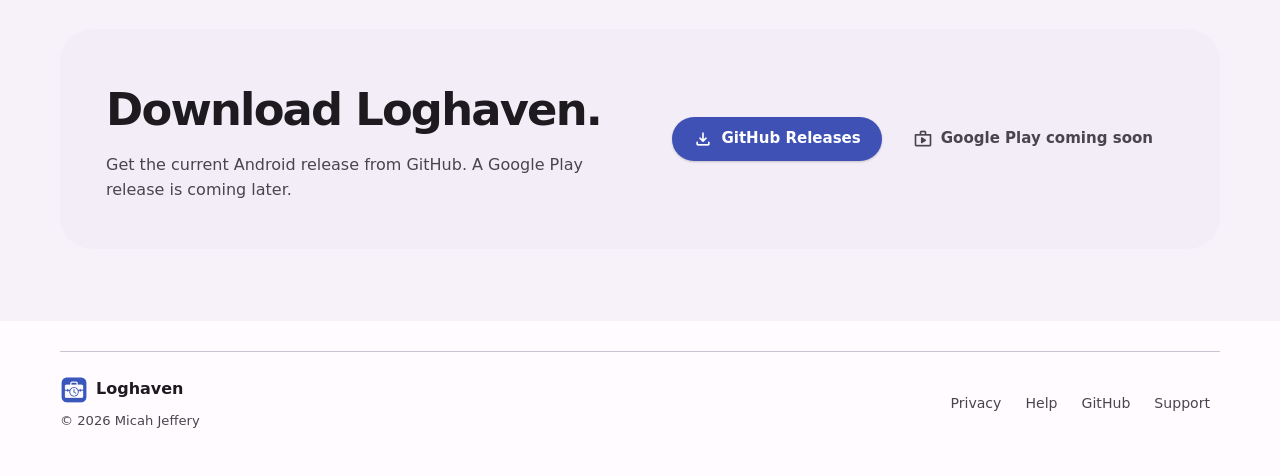
==== commit 8f931d2d: "Update index.html" ====
--- a/index.html
+++ b/index.html
@@ -41,7 +41,7 @@
 <main id="main">
   <section class="hero" id="top">
     <div class="hero-copy">
-      <div class="label-chip"><span class="material-symbols-rounded">android</span>Loghaven · 1.0 RC2</div>
+      <div class="label-chip"><span class="material-symbols-rounded">android</span>Loghaven · 1.0.0</div>
       <h1>Track your work. <span>Keep your data.</span></h1>
       <p class="hero-lede">Track jobs, tasks, breaks, time, and earnings offline.</p>
       <div class="hero-actions">
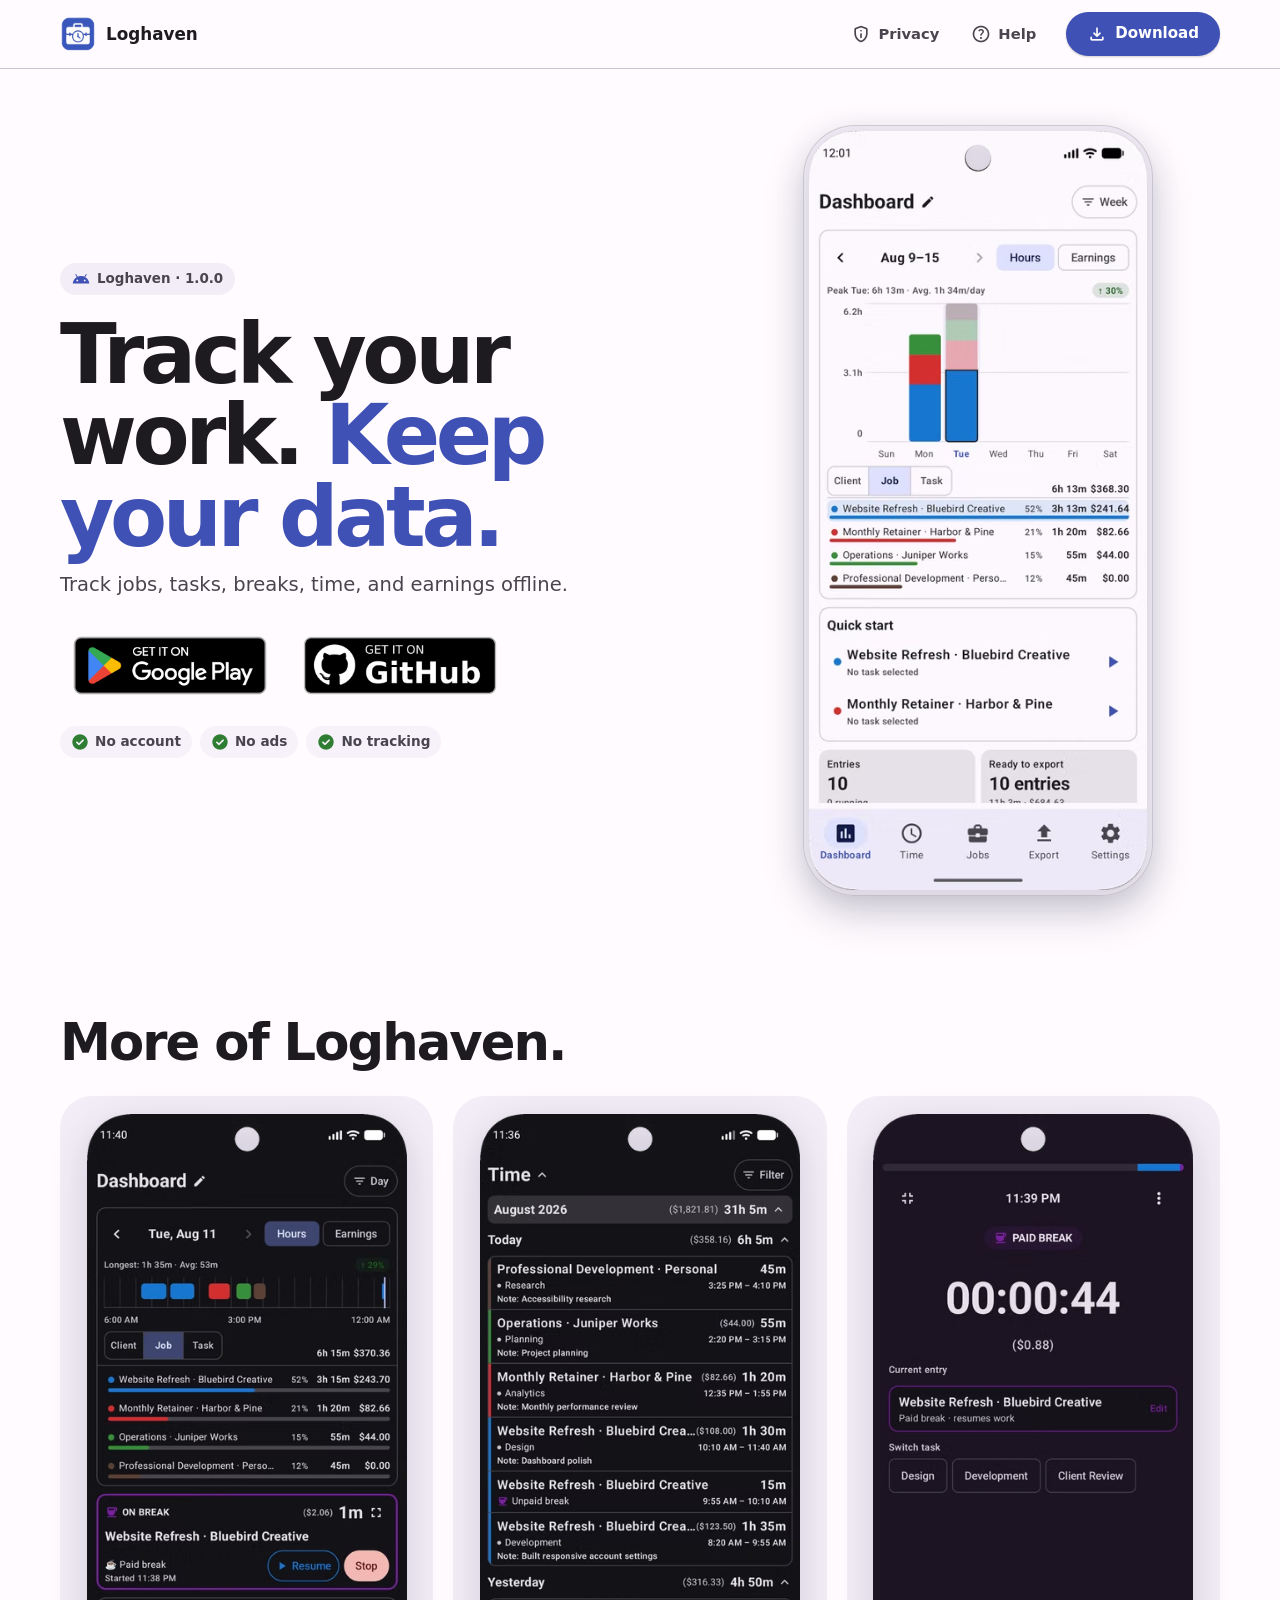
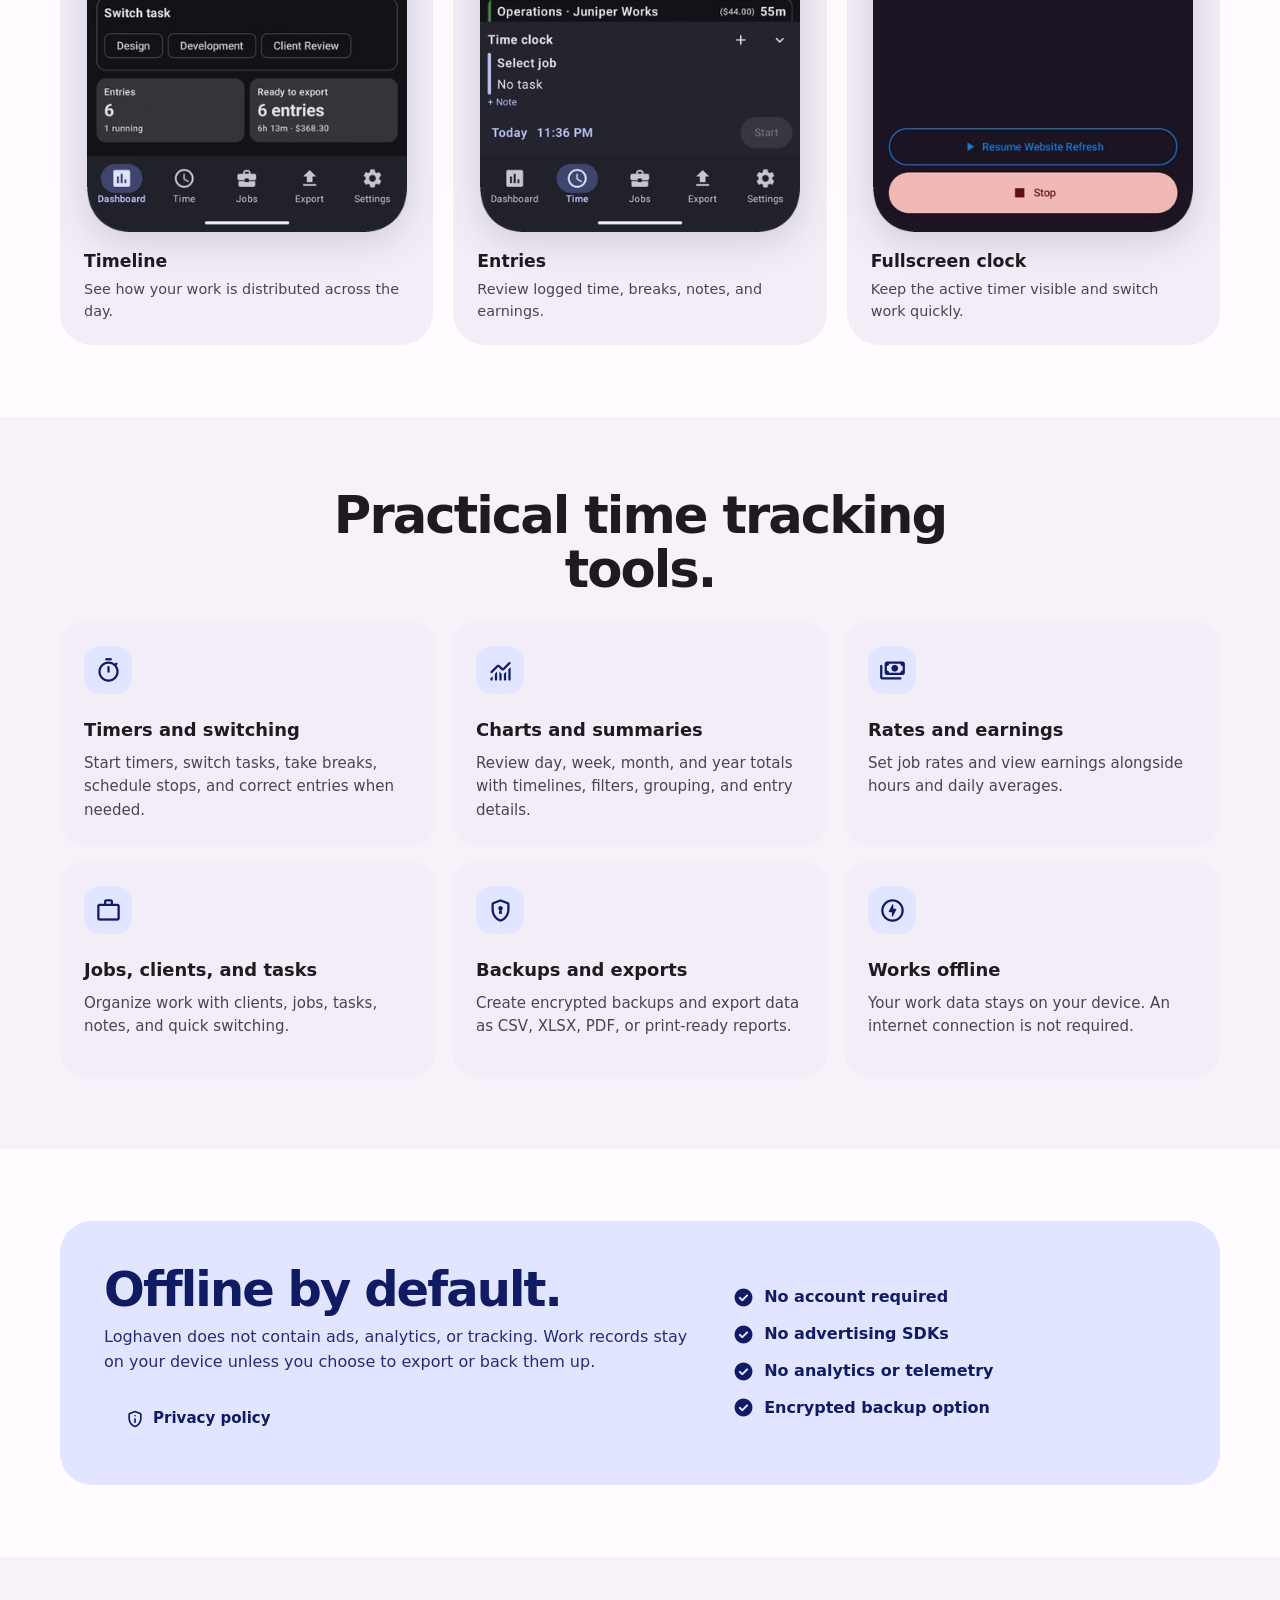
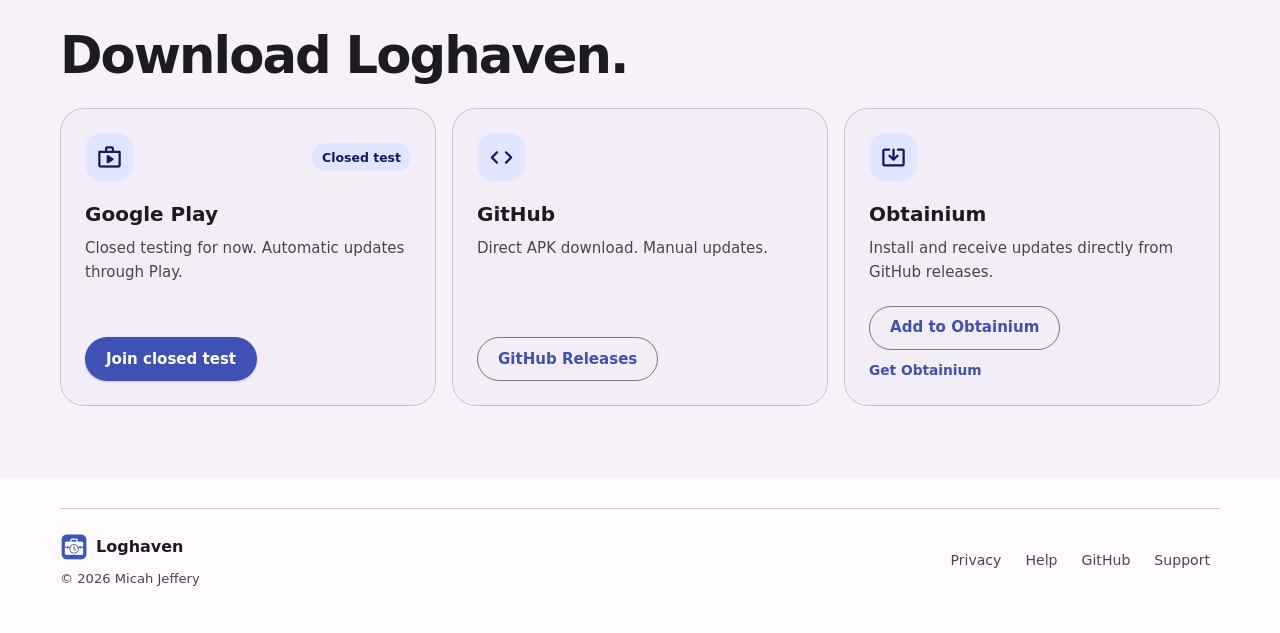
==== commit a148ed6e: "Added Play Store closed testing instructions" ====
--- a/index.html
+++ b/index.html
@@ -44,9 +44,13 @@
       <div class="label-chip"><span class="material-symbols-rounded">android</span>Loghaven · 1.0.0</div>
       <h1>Track your work. <span>Keep your data.</span></h1>
       <p class="hero-lede">Track jobs, tasks, breaks, time, and earnings offline.</p>
-      <div class="hero-actions">
-        <a class="button button-filled" href="https://github.com/micahjeffery/loghaven-releases/releases" rel="noopener noreferrer"><span class="material-symbols-rounded">download</span>Download from GitHub</a>
-        <span class="button button-disabled"><span class="material-symbols-rounded">shop</span>Google Play coming soon</span>
+      <div class="hero-actions hero-download-actions">
+        <a class="store-badge-link" href="/play/" aria-label="Get Loghaven on Google Play through the closed test">
+          <img src="/assets/brands/google-play-badge.png" width="646" height="250" alt="Get it on Google Play">
+        </a>
+        <a class="store-badge-link" href="https://github.com/micahjeffery/loghaven-releases/releases/latest" rel="noopener noreferrer" aria-label="Download Loghaven from GitHub Releases">
+          <img src="/assets/brands/github-badge.png" width="640" height="248" alt="Get it on GitHub">
+        </a>
       </div>
       <div class="trust-row" aria-label="Privacy highlights">
         <span class="trust-chip"><span class="material-symbols-rounded icon-filled">check_circle</span>No account</span>
@@ -171,15 +175,36 @@
 
   <section class="section alt" id="download" data-section-title="Download">
     <div class="section-inner">
-      <div class="download-panel">
-        <div>
-          <h2>Download Loghaven.</h2>
-          <p>Get the current Android release from GitHub. A Google Play release is coming later.</p>
-        </div>
-        <div class="download-actions">
-          <a class="button button-filled" href="https://github.com/micahjeffery/loghaven-releases/releases" rel="noopener noreferrer"><span class="material-symbols-rounded">download</span>GitHub Releases</a>
-          <span class="button button-disabled"><span class="material-symbols-rounded">shop</span>Google Play coming soon</span>
-        </div>
+      <div class="section-heading">
+        <h2>Download Loghaven.</h2>
+      </div>
+      <div class="download-grid">
+        <article class="download-card">
+          <div class="download-card-head">
+            <div class="download-card-icon material-symbols-rounded" aria-hidden="true">shop</div>
+            <span class="status-chip">Closed test</span>
+          </div>
+          <h3>Google Play</h3>
+          <p>Closed testing for now. Automatic updates through Play.</p>
+          <a class="button button-filled" href="/play/">Join closed test</a>
+        </article>
+        <article class="download-card">
+          <div class="download-card-head">
+            <div class="download-card-icon material-symbols-rounded" aria-hidden="true">code</div>
+          </div>
+          <h3>GitHub</h3>
+          <p>Direct APK download. Manual updates.</p>
+          <a class="button button-outlined" href="https://github.com/micahjeffery/loghaven-releases/releases/latest" rel="noopener noreferrer">GitHub Releases</a>
+        </article>
+        <article class="download-card">
+          <div class="download-card-head">
+            <div class="download-card-icon material-symbols-rounded" aria-hidden="true">system_update_alt</div>
+          </div>
+          <h3>Obtainium</h3>
+          <p>Install and receive updates directly from GitHub releases.</p>
+          <a class="button button-outlined" href="obtainium://add/https://github.com/micahjeffery/loghaven-releases">Add to Obtainium</a>
+          <a class="download-secondary-link" href="https://github.com/ImranR98/Obtainium" rel="noopener noreferrer">Get Obtainium</a>
+        </article>
       </div>
     </div>
   </section>
--- a/styles.css
+++ b/styles.css
@@ -412,3 +412,117 @@
   .toc-toggle-label { position: absolute; width: 1px; height: 1px; padding: 0; margin: -1px; overflow: hidden; clip: rect(0,0,0,0); white-space: nowrap; border: 0; }
   .toc-panel { min-width: 156px; }
 }
+
+/* Google Play closed-test and download options */
+.hero-download-actions { align-items: center; }
+.store-badge-link {
+  display: inline-flex;
+  align-items: center;
+  justify-content: center;
+  border-radius: 14px;
+  text-decoration: none;
+  transition: transform 140ms ease, filter 140ms ease;
+}
+.store-badge-link:hover { transform: translateY(-1px); filter: brightness(1.04); }
+.store-badge-link:focus-visible { outline: 3px solid color-mix(in srgb, var(--primary) 55%, transparent); outline-offset: 3px; }
+.store-badge-link img { width: 220px; height: auto; display: block; }
+
+.download-grid {
+  display: grid;
+  grid-template-columns: repeat(3, minmax(0, 1fr));
+  gap: 16px;
+}
+.download-card {
+  min-height: 260px;
+  padding: 24px;
+  border: 1px solid var(--outline-variant);
+  border-radius: var(--radius-lg);
+  background: var(--surface-container);
+  display: flex;
+  flex-direction: column;
+  align-items: flex-start;
+}
+.download-card-head {
+  width: 100%;
+  min-height: 48px;
+  display: flex;
+  align-items: center;
+  justify-content: space-between;
+  gap: 12px;
+}
+.download-card-icon {
+  width: 48px;
+  height: 48px;
+  border-radius: 16px;
+  display: grid;
+  place-items: center;
+  background: var(--primary-container);
+  color: var(--on-primary-container);
+  font-size: 27px;
+}
+.status-chip {
+  min-height: 28px;
+  padding: 0 10px;
+  border-radius: 14px;
+  display: inline-flex;
+  align-items: center;
+  background: var(--primary-container);
+  color: var(--on-primary-container);
+  font-size: .78rem;
+  font-weight: 700;
+  white-space: nowrap;
+}
+.download-card h3 { margin: 18px 0 7px; font-size: 1.25rem; }
+.download-card p { margin: 0 0 22px; color: var(--on-surface-variant); font-size: .94rem; }
+.download-card .button { margin-top: auto; }
+.download-secondary-link {
+  margin-top: 10px;
+  color: var(--primary);
+  font-size: .86rem;
+  font-weight: 700;
+  text-decoration: none;
+}
+.download-secondary-link:hover { text-decoration: underline; }
+
+.play-wrap { max-width: 860px; }
+.play-steps { display: grid; gap: 14px; }
+.play-step {
+  padding: clamp(22px, 4vw, 30px);
+  border-radius: var(--radius-lg);
+  background: var(--surface-container-low);
+  display: grid;
+  grid-template-columns: 44px minmax(0, 1fr);
+  gap: 18px;
+  align-items: start;
+}
+.play-step-number {
+  width: 40px;
+  height: 40px;
+  border-radius: 50%;
+  display: grid;
+  place-items: center;
+  background: var(--primary-container);
+  color: var(--on-primary-container);
+  font-weight: 800;
+}
+.play-step h2 { margin: 2px 0 7px; font-size: 1.25rem; }
+.play-step p { margin: 0 0 16px; color: var(--on-surface-variant); }
+.play-step p:last-child { margin-bottom: 0; }
+.play-step-actions { display: flex; flex-wrap: wrap; gap: 10px; }
+.play-note a { color: var(--primary); font-weight: 700; }
+
+
+@media (max-width: 840px) {
+  .download-grid { grid-template-columns: 1fr; }
+  .download-card { min-height: 0; }
+}
+
+@media (max-width: 640px) {
+  .hero-download-actions { flex-direction: column; align-items: center; }
+  .store-badge-link img { width: 210px; }
+  .download-card { padding: 21px; }
+  .play-step { grid-template-columns: 36px minmax(0, 1fr); gap: 13px; }
+  .play-step-number { width: 34px; height: 34px; }
+  .play-step-actions { flex-direction: column; align-items: stretch; }
+  .play-step-actions .button { width: 100%; }
+}
